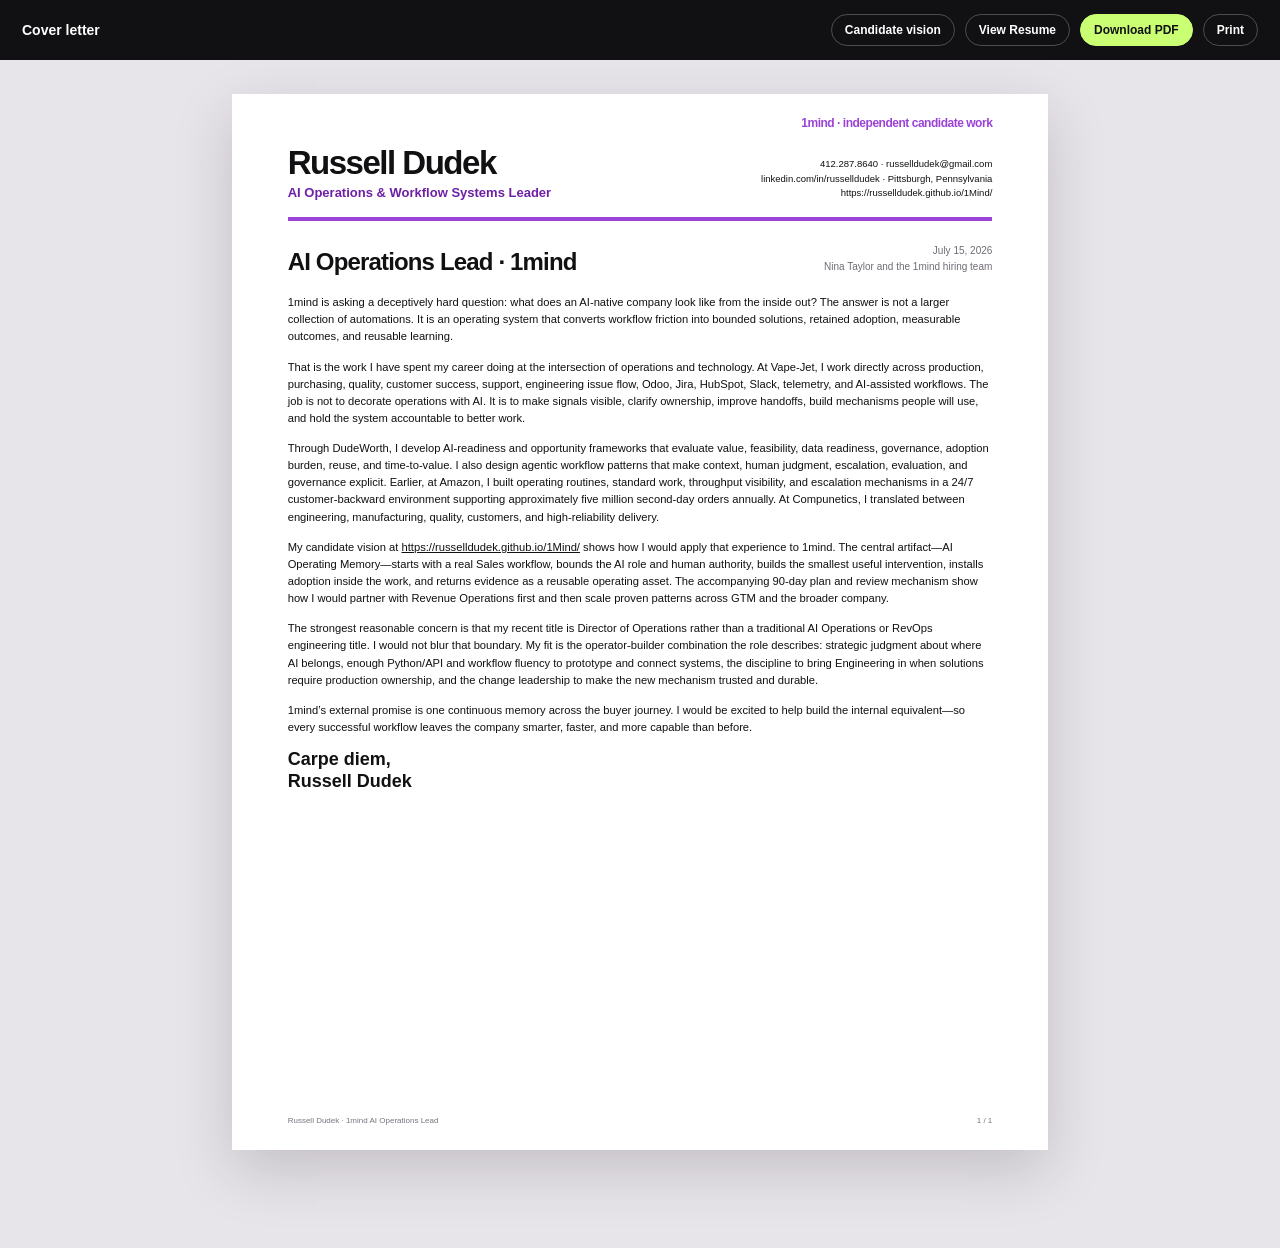
==== cover-letter.html @ 8d51aab3 "Add one-page cover letter" ====
<!doctype html><html lang="en"><head><meta charset="utf-8"><meta name="viewport" content="width=device-width,initial-scale=1"><title>Russell Dudek | 1mind Cover Letter</title><link rel="stylesheet" href="styles.css"></head><body class="document-body"><div class="document-toolbar"><div class="doc-name">Cover letter</div><div class="document-actions"><a href="index.html">Candidate vision</a><a href="resume.html">View Resume</a><a class="primary" href="docs/Russell-Dudek-1mind-Cover-Letter.pdf">Download PDF</a><button type="button" onclick="window.print()">Print</button></div></div><main class="document-stack"><section class="sheet"><div class="doc-brand">1mind · independent candidate work</div><div class="doc-header"><div class="doc-nameplate"><h1>Russell Dudek</h1><div class="identity">AI Operations & Workflow Systems Leader</div></div><div class="doc-contact"><a href="tel:+14122878640">412.287.8640</a> · <a href="mailto:russelldudek@gmail.com">russelldudek@gmail.com</a><br><a href="https://www.linkedin.com/in/russelldudek">linkedin.com/in/russelldudek</a> · Pittsburgh, Pennsylvania<br><a href="https://russelldudek.github.io/1Mind/">https://russelldudek.github.io/1Mind/</a></div></div><div class="doc-title"><h2>AI Operations Lead · 1mind</h2><p>July 15, 2026<br>Nina Taylor and the 1mind hiring team</p></div><div class="cover-body">
<p>1mind is asking a deceptively hard question: what does an AI-native company look like from the inside out? The answer is not a larger collection of automations. It is an operating system that converts workflow friction into bounded solutions, retained adoption, measurable outcomes, and reusable learning.</p>
<p>That is the work I have spent my career doing at the intersection of operations and technology. At Vape-Jet, I work directly across production, purchasing, quality, customer success, support, engineering issue flow, Odoo, Jira, HubSpot, Slack, telemetry, and AI-assisted workflows. The job is not to decorate operations with AI. It is to make signals visible, clarify ownership, improve handoffs, build mechanisms people will use, and hold the system accountable to better work.</p>
<p>Through DudeWorth, I develop AI-readiness and opportunity frameworks that evaluate value, feasibility, data readiness, governance, adoption burden, reuse, and time-to-value. I also design agentic workflow patterns that make context, human judgment, escalation, evaluation, and governance explicit. Earlier, at Amazon, I built operating routines, standard work, throughput visibility, and escalation mechanisms in a 24/7 customer-backward environment supporting approximately five million second-day orders annually. At Compunetics, I translated between engineering, manufacturing, quality, customers, and high-reliability delivery.</p>
<p>My candidate vision at <a href="https://russelldudek.github.io/1Mind/">https://russelldudek.github.io/1Mind/</a> shows how I would apply that experience to 1mind. The central artifact—AI Operating Memory—starts with a real Sales workflow, bounds the AI role and human authority, builds the smallest useful intervention, installs adoption inside the work, and returns evidence as a reusable operating asset. The accompanying 90-day plan and review mechanism show how I would partner with Revenue Operations first and then scale proven patterns across GTM and the broader company.</p>
<p>The strongest reasonable concern is that my recent title is Director of Operations rather than a traditional AI Operations or RevOps engineering title. I would not blur that boundary. My fit is the operator-builder combination the role describes: strategic judgment about where AI belongs, enough Python/API and workflow fluency to prototype and connect systems, the discipline to bring Engineering in when solutions require production ownership, and the change leadership to make the new mechanism trusted and durable.</p>
<p>1mind’s external promise is one continuous memory across the buyer journey. I would be excited to help build the internal equivalent—so every successful workflow leaves the company smarter, faster, and more capable than before.</p>
<p class="cover-signature">Carpe diem,<br>Russell Dudek</p></div><div class="page-footer"><span>Russell Dudek · 1mind AI Operations Lead</span><span>1 / 1</span></div></section></main></body></html>
---- styles.css ----
@import url("brand-tokens.css");
@import url("styles-01.css");
@import url("styles-02.css");
@import url("styles-03.css");
@import url("styles-04.css");
@import url("styles-05.css");
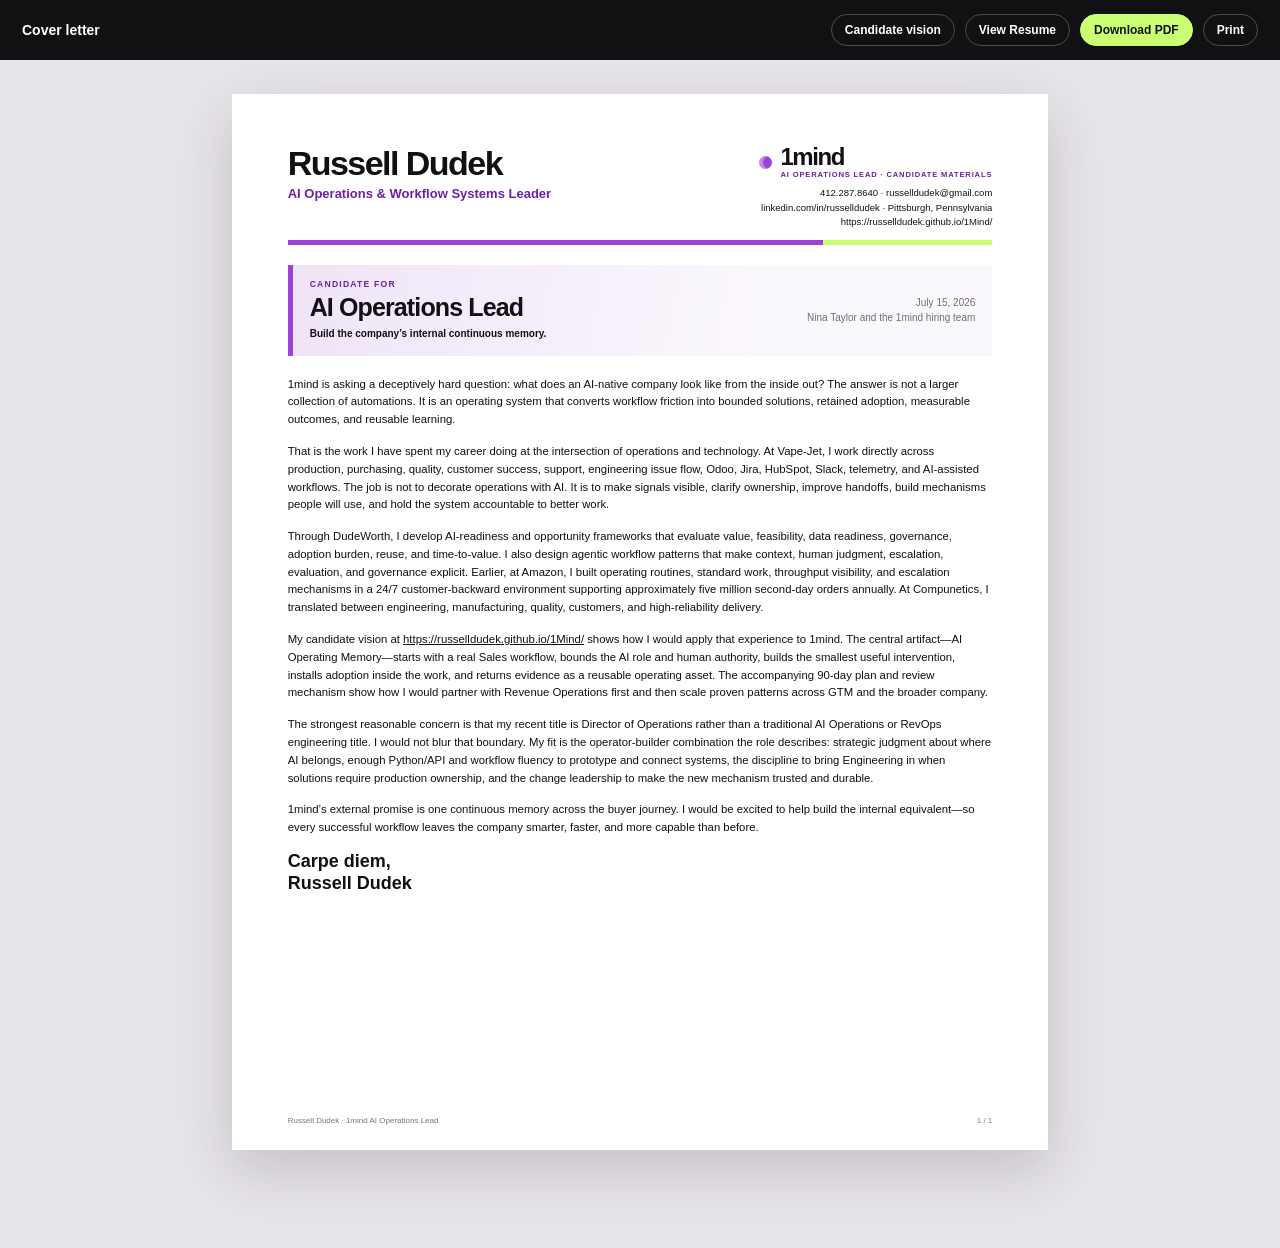
==== commit 7732c16e: "Brand and rebalance the 1mind cover letter" ====
--- a/cover-letter.html
+++ b/cover-letter.html
@@ -1,8 +1,8 @@
-<!doctype html><html lang="en"><head><meta charset="utf-8"><meta name="viewport" content="width=device-width,initial-scale=1"><title>Russell Dudek | 1mind Cover Letter</title><link rel="stylesheet" href="styles.css"></head><body class="document-body"><div class="document-toolbar"><div class="doc-name">Cover letter</div><div class="document-actions"><a href="index.html">Candidate vision</a><a href="resume.html">View Resume</a><a class="primary" href="docs/Russell-Dudek-1mind-Cover-Letter.pdf">Download PDF</a><button type="button" onclick="window.print()">Print</button></div></div><main class="document-stack"><section class="sheet"><div class="doc-brand">1mind · independent candidate work</div><div class="doc-header"><div class="doc-nameplate"><h1>Russell Dudek</h1><div class="identity">AI Operations & Workflow Systems Leader</div></div><div class="doc-contact"><a href="tel:+14122878640">412.287.8640</a> · <a href="mailto:russelldudek@gmail.com">russelldudek@gmail.com</a><br><a href="https://www.linkedin.com/in/russelldudek">linkedin.com/in/russelldudek</a> · Pittsburgh, Pennsylvania<br><a href="https://russelldudek.github.io/1Mind/">https://russelldudek.github.io/1Mind/</a></div></div><div class="doc-title"><h2>AI Operations Lead · 1mind</h2><p>July 15, 2026<br>Nina Taylor and the 1mind hiring team</p></div><div class="cover-body">
+<!doctype html><html lang="en"><head><meta charset="utf-8"><meta name="viewport" content="width=device-width,initial-scale=1"><title>Russell Dudek | 1mind Cover Letter</title><link rel="stylesheet" href="styles.css"></head><body class="document-body"><div class="document-toolbar"><div class="doc-name">Cover letter</div><div class="document-actions"><a href="index.html">Candidate vision</a><a href="resume.html">View Resume</a><a class="primary" href="docs/Russell-Dudek-1mind-Cover-Letter.pdf">Download PDF</a><button type="button" onclick="window.print()">Print</button></div></div><main class="document-stack"><section class="sheet cover-sheet"><div class="doc-header"><div class="doc-nameplate"><h1>Russell Dudek</h1><div class="identity">AI Operations & Workflow Systems Leader</div></div><div class="doc-contact"><div class="doc-company-lockup"><span class="doc-brand-dot" aria-hidden="true"></span><div><strong class="doc-brand-word">1mind</strong><span class="doc-brand-caption">AI Operations Lead · candidate materials</span></div></div><a href="tel:+14122878640">412.287.8640</a> · <a href="mailto:russelldudek@gmail.com">russelldudek@gmail.com</a><br><a href="https://www.linkedin.com/in/russelldudek">linkedin.com/in/russelldudek</a> · Pittsburgh, Pennsylvania<br><a href="https://russelldudek.github.io/1Mind/">https://russelldudek.github.io/1Mind/</a></div></div><div class="doc-title cover-title"><div><span class="role-kicker">Candidate for</span><h2>AI Operations Lead</h2><p class="cover-thesis">Build the company’s internal continuous memory.</p></div><p class="cover-recipient">July 15, 2026<br>Nina Taylor and the 1mind hiring team</p></div><div class="cover-body">
 <p>1mind is asking a deceptively hard question: what does an AI-native company look like from the inside out? The answer is not a larger collection of automations. It is an operating system that converts workflow friction into bounded solutions, retained adoption, measurable outcomes, and reusable learning.</p>
 <p>That is the work I have spent my career doing at the intersection of operations and technology. At Vape-Jet, I work directly across production, purchasing, quality, customer success, support, engineering issue flow, Odoo, Jira, HubSpot, Slack, telemetry, and AI-assisted workflows. The job is not to decorate operations with AI. It is to make signals visible, clarify ownership, improve handoffs, build mechanisms people will use, and hold the system accountable to better work.</p>
 <p>Through DudeWorth, I develop AI-readiness and opportunity frameworks that evaluate value, feasibility, data readiness, governance, adoption burden, reuse, and time-to-value. I also design agentic workflow patterns that make context, human judgment, escalation, evaluation, and governance explicit. Earlier, at Amazon, I built operating routines, standard work, throughput visibility, and escalation mechanisms in a 24/7 customer-backward environment supporting approximately five million second-day orders annually. At Compunetics, I translated between engineering, manufacturing, quality, customers, and high-reliability delivery.</p>
 <p>My candidate vision at <a href="https://russelldudek.github.io/1Mind/">https://russelldudek.github.io/1Mind/</a> shows how I would apply that experience to 1mind. The central artifact—AI Operating Memory—starts with a real Sales workflow, bounds the AI role and human authority, builds the smallest useful intervention, installs adoption inside the work, and returns evidence as a reusable operating asset. The accompanying 90-day plan and review mechanism show how I would partner with Revenue Operations first and then scale proven patterns across GTM and the broader company.</p>
 <p>The strongest reasonable concern is that my recent title is Director of Operations rather than a traditional AI Operations or RevOps engineering title. I would not blur that boundary. My fit is the operator-builder combination the role describes: strategic judgment about where AI belongs, enough Python/API and workflow fluency to prototype and connect systems, the discipline to bring Engineering in when solutions require production ownership, and the change leadership to make the new mechanism trusted and durable.</p>
 <p>1mind’s external promise is one continuous memory across the buyer journey. I would be excited to help build the internal equivalent—so every successful workflow leaves the company smarter, faster, and more capable than before.</p>
-<p class="cover-signature">Carpe diem,<br>Russell Dudek</p></div><div class="page-footer"><span>Russell Dudek · 1mind AI Operations Lead</span><span>1 / 1</span></div></section></main></body></html>
+<p class="cover-signature">Carpe diem,<br>Russell Dudek</p></div><div class="page-footer"><span>Russell Dudek · 1mind AI Operations Lead</span><span>1 / 1</span></div></section></main></body></html>
--- a/styles.css
+++ b/styles.css
@@ -4,3 +4,4 @@
 @import url("styles-03.css");
 @import url("styles-04.css");
 @import url("styles-05.css");
+@import url("document-branding.css");
